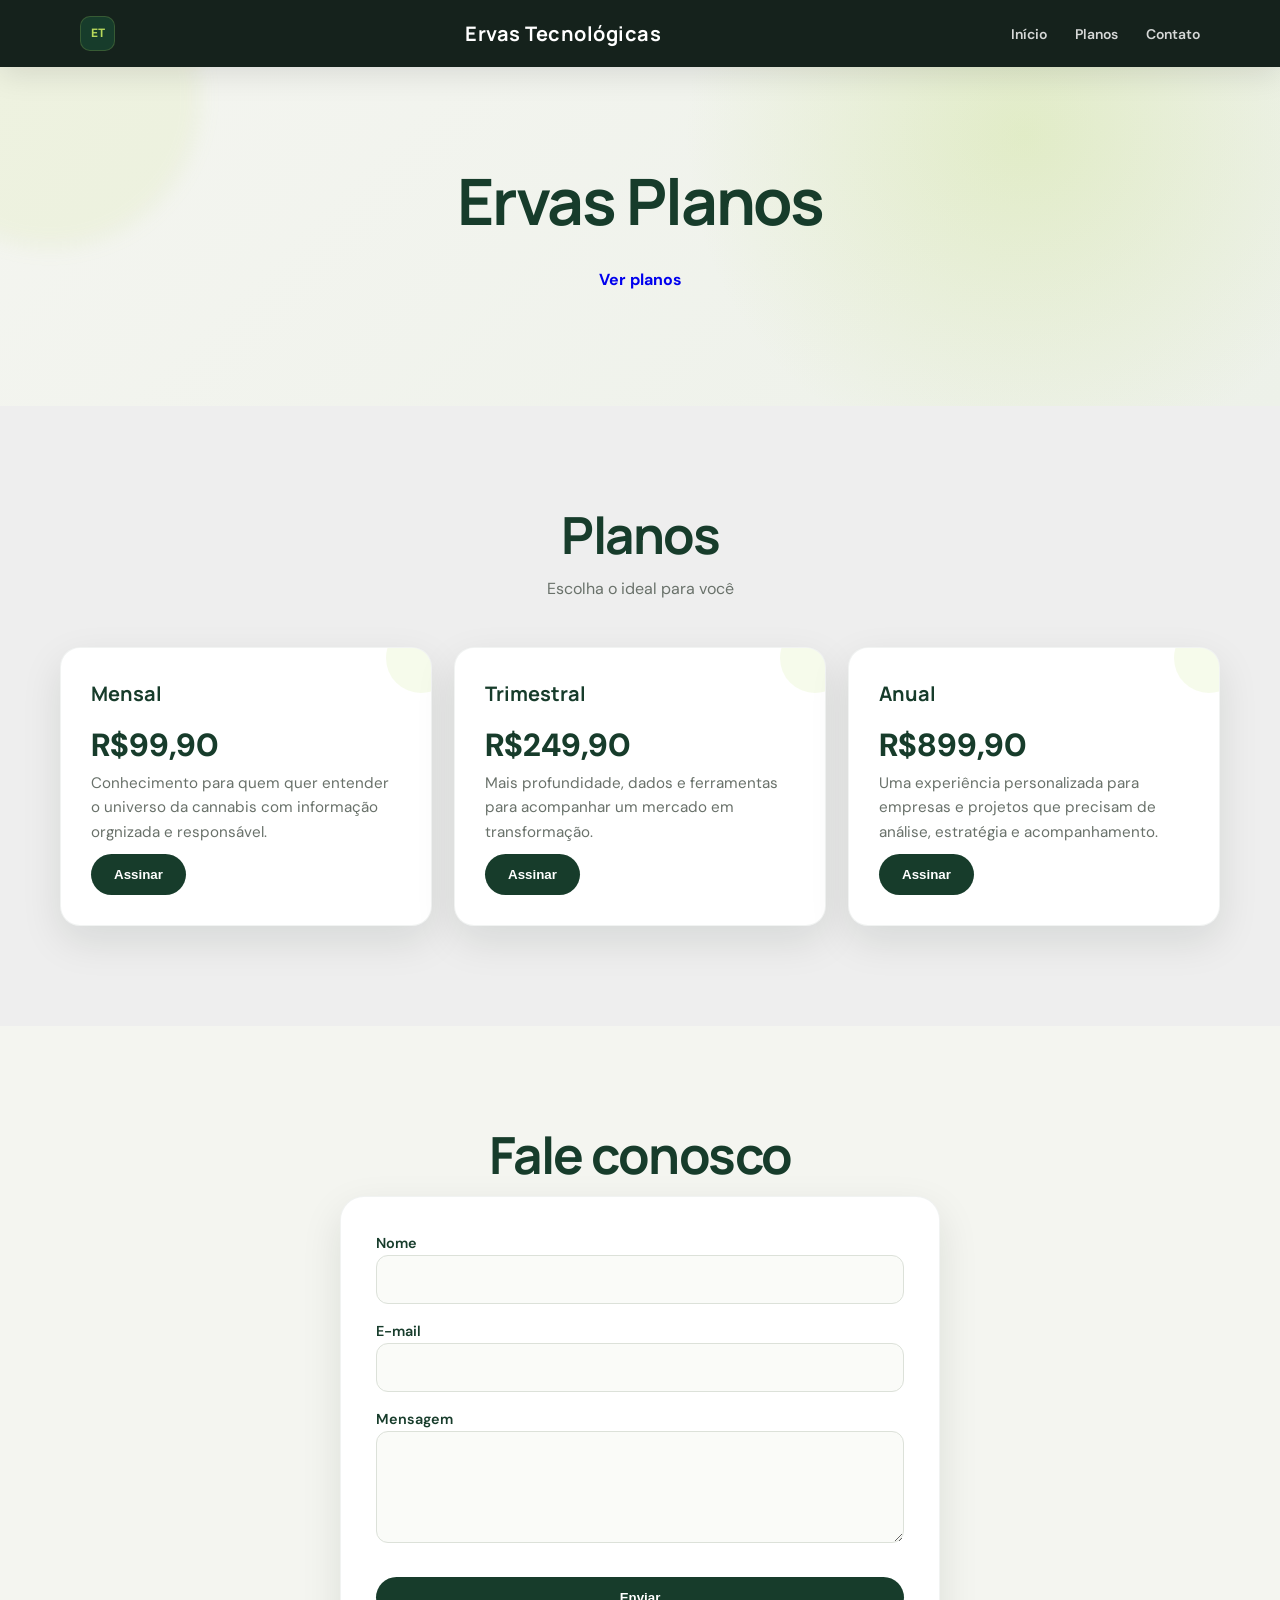
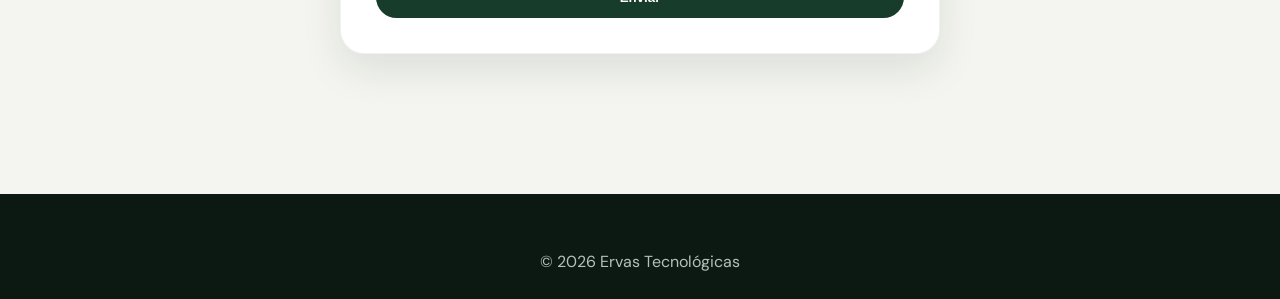
==== produtos.html @ b2b68646 "ET" ====
<!doctype html>
<!-- Academia Iron Power — Landing com planos/preços -->
<html lang="pt-BR">
  <head>
    <meta charset="UTF-8" />
    <meta name="viewport" content="width=device-width, initial-scale=1.0" />
    <title>Ervas Tecnológicas</title>
    <meta
      name="description"
      content="Site da academia com planos, horários e modalidades."
    />
    <link rel="stylesheet" href="./css/produtos2.css" />
  </head>
  <body>
    <header class="site-header">
      <div class="nav">
        
        <span class="brand-mark">ET</span>
        <div class="logo"><strong>Ervas Tecnológicas</strong></div>

        <button class="menu-toggle" aria-label="Menu">☰</button>
        <ul id="menu">
          <li><a href="#inicio">Início</a></li>
          <li><a href="#planos">Planos</a></li>
          <li><a href="#contato">Contato</a></li>
        </ul>
      </div>
    </header>

    <section class="hero" id="inicio">
      <h1>Ervas Planos</h1>
      <!-- <p></p> -->
      <a href="#planos" class="btn">Ver planos</a>
    </section>

    <section id="planos" style="background: #eeeeee">
      <div class="container">
        <h2>Planos</h2>
        <p class="subtitle">Escolha o ideal para você</p>
        <div class="grid">
          <article class="card">
            <h3>Mensal</h3>
            <p style="font-size: 2rem; color: var(--primary); font-weight: 800">
              R$99,90
            </p>
            <p>
              Conhecimento para quem quer entender o universo da cannabis com
              informação orgnizada e responsável.
            </p>
            <button class="btn primary" onclick="escolherPlano('Mensal')">
              Assinar
            </button>
          </article>
          <article class="card">
            <h3>Trimestral</h3>
            <p style="font-size: 2rem; color: var(--primary); font-weight: 800">
              R$249,90
            </p>
            <p>
              Mais profundidade, dados e ferramentas para acompanhar um mercado
              em transformação.
            </p>
            <button class="btn primary" onclick="escolherPlano('Trimestral')">
              Assinar
            </button>
          </article>
          <article class="card">
            <h3>Anual</h3>
            <p style="font-size: 2rem; color: var(--primary); font-weight: 800">
              R$899,90
            </p>
            <p>
              Uma experiência personalizada para empresas e projetos que
              precisam de análise, estratégia e acompanhamento.
            </p>
            <button class="btn primary" onclick="escolherPlano('Anual')">
              Assinar
            </button>
          </article>
        </div>
      </div>
    </section>

    <section id="contato">
      <div class="container">
        <h2>Fale conosco</h2>
        <form class="contact" id="formContato" novalidate>
          <div><label for="nome">Nome</label><input id="nome" required /></div>
          <div>
            <label for="email">E-mail</label
            ><input id="email" type="email" required />
          </div>
          <div>
            <label for="mensagem">Mensagem</label
            ><textarea id="mensagem" rows="4" required></textarea>
          </div>
          <button type="submit" class="btn primary">Enviar</button>
          <div class="mensagem-feedback" id="feedback"></div>
        </form>
      </div>
    </section>

    <footer>
      <p>© <span id="ano"></span> Ervas Tecnológicas</p>
    </footer>
    <script src="./js/produtos.js"></script>
  </body>
</html>
---- css/produtos2.css ----
/* =========================================================
   ERVAS TECNOLÓGICAS
   Folha de estilos principal do site.

   Conceitos utilizados:
   - Variáveis CSS
   - Flexbox
   - CSS Grid
   - Responsividade
   - Transições
   - Hover
   - Sombras
   - Bordas arredondadas
   ========================================================= */

/* =========================================================
   FONTES
   Importa as fontes utilizadas no projeto.
   DM Sans -> textos comuns
   Manrope -> títulos e elementos de destaque
   ========================================================= */

@import url("https://fonts.googleapis.com/css2?family=DM+Sans:wght@400;500;600;700&family=Manrope:wght@500;600;700;800&display=swap");

/* =========================================================
   VARIÁVEIS GLOBAIS
   Aqui ficam as principais cores e medidas do site.

   A vantagem de usar variáveis é poder alterar toda a
   identidade visual modificando poucos valores.
   ========================================================= */

:root {
  /* Verde escuro principal da marca */
  --primary: #173c2b;
  --primary-light: #354b37;

  /* Verde-lima utilizado para detalhes e destaques */
  --accent: #b7d85b;

  /* Cor de fundo geral */
  --bg: #f4f5f0;

  /* Cor principal dos textos */
  --text: #101611;

  /* Cor utilizada para textos secundários */
  --muted: #69716a;

  /* Fundo dos cards */
  --card: #ffffff;

  /* Fundo escuro utilizado em algumas seções */
  --dark: #0c1913;

  /* Verde escuro secundário */
  --dark-green: #12261b;

  /* Arredondamento padrão */
  --radius: 20px;

  /* Sombra padrão */
  --shadow: 0 15px 40px rgba(11, 27, 18, 0.1);

  /* Largura máxima do conteúdo */
  --container: 1160px;

  /* Cor principal utilizada em alguns elementos */
  --ink: #101611;
}

/* =========================================================
   RESET
   Remove espaçamentos padrões do navegador.

   box-sizing: border-box faz com que padding e border
   sejam incluídos no tamanho total dos elementos.
   ========================================================= */

* {
  box-sizing: border-box;
  margin: 0;
  padding: 0;
}

/* Rolagem suave quando utilizamos links como #contatos */
html {
  scroll-behavior: smooth;
}

/* =========================================================
   BODY
   Define a aparência geral da página.
   ========================================================= */

body {
  font-family: "DM Sans", sans-serif;
  background: var(--bg);
  color: var(--ink);
  line-height: 1.6;
}

/* Impede que imagens ultrapassem o tamanho do elemento pai
img {
  max-width: 100%;
  display: block;
} */

/* =========================================================
   CONTAINER
   Mantém o conteúdo centralizado e evita que fique
   excessivamente largo em monitores grandes.
   ========================================================= */

.container {
  width: min(100% - 40px, var(--container));
  margin: 0 auto;
}

/* =========================================================
   HEADER / MENU
   ========================================================= */

header.site-header {
  /* Fundo verde escuro */
  background: rgba(12, 25, 19, 0.96);

  /* Texto branco */
  color: #ffffff;

  /* Mantém o menu no topo durante a rolagem */
  position: sticky;
  top: 0;

  /* Mantém o menu acima dos outros elementos */
  z-index: 50;

  /* Efeito de sombra */
  box-shadow: 0 8px 30px rgba(0, 0, 0, 0.1);

  /* Efeito de vidro */
  backdrop-filter: blur(14px);
}

/* Área interna do menu */
.nav {
  max-width: var(--container);
  margin: 0 auto;

  display: flex;
  align-items: center;
  justify-content: space-between;

  padding: 16px 20px;
}












/* =========================================================
   LOGO / MARCA
   ========================================================= */

/* =========================================================
   FAZER O QUE PEDE NO README2
   ========================================================= */

/* ========================================================= */

.brand {
  display: flex;
  align-items: center;
  gap: 6px; /* distância entre ET e o nome */
  font-family: "Manrope", sans-serif;
  font-weight: 600;
  color: #ffffff;
  text-decoration: none;
}

/* Parte em negrito da marca */
.brand strong {
  font-weight: 800;
}

/* Quadrado com "ET" */
.brand-mark {
  width: 35px;
  height: 35px;
  display: grid;
  place-items: center;
  border-radius: 10px;
  background: var(--primary);
  color: var(--accent);
  font-size: 12px;
  font-weight: 800;
  letter-spacing: -0.5px;
  border: 1px solid rgba(183, 216, 91, 0.2);
}

/* Nome da empresa */
.nav .logo {
  font-family: "Manrope", sans-serif;
  font-weight: 800;
  font-size: 1.25rem;
  letter-spacing: 0.5px;
  margin-left: 0;
}

/* ========================================================= */












/* =========================================================
   LINKS DO MENU
   ========================================================= */

.nav ul {
  display: flex;
  align-items: center;

  gap: 28px;

  list-style: none;
}

/* Links */
.nav a {
  color: #ffffff;

  text-decoration: none;

  opacity: 0.82;

  font-size: 14px;
  font-weight: 600;

  transition:
    color 0.25s ease,
    opacity 0.25s ease,
    transform 0.25s ease;
}

/* Efeito quando o mouse passa pelo link */
.nav a:hover {
  opacity: 1;
  color: var(--accent);
  border: 1px solid var(--primary-light);
  border-radius: 999px;
  padding: 5px 8px;
  text-decoration: none;
  font-weight: 600;
  transition: all 0.7s ease;
}

/* =========================================================
   BOTÃO DE CONTATO DO MENU
   ========================================================= */

.btn-contato {
  background: var(--accent);

  color: var(--primary) !important;

  padding: 10px 18px;

  border-radius: 999px;

  font-weight: 800 !important;

  opacity: 1 !important;

  transition:
    transform 0.25s ease,
    box-shadow 0.25s ease;
}

/* Animação do botão */
.btn-contato:hover {
  transform: translateY(-2px);

  box-shadow: 0 8px 20px rgba(183, 216, 91, 0.25);
}

/* =========================================================
   BOTÃO HAMBÚRGUER
   Aparece somente em telas pequenas.
   ========================================================= */

.menu-toggle {
  display: none;

  background: transparent;

  border: 0;

  color: #ffffff;

  font-size: 1.6rem;

  cursor: pointer;
}

/* =========================================================
   HERO
   Primeira grande seção do site.
   ========================================================= */

.hero {
  position: relative;

  overflow: hidden;

  background:
    radial-gradient(
      circle at 80% 20%,
      rgba(183, 216, 91, 0.25),
      transparent 32%
    ),
    linear-gradient(135deg, #f4f5f0 0%, #edf1e9 100%);

  color: var(--ink);

  padding: 100px 20px;

  text-align: center;
}

/* Pequeno detalhe decorativo do Hero */
.hero::before {
  content: "";

  position: absolute;

  width: 300px;
  height: 300px;

  border-radius: 50%;

  background: rgba(183, 216, 91, 0.1);

  top: -120px;
  left: -100px;

  filter: blur(10px);
}

/* Título principal */
.hero h1 {
  position: relative;

  font-family: "Manrope", sans-serif;

  font-size: clamp(2.3rem, 5vw, 4.5rem);

  line-height: 1.05;

  letter-spacing: -2px;

  max-width: 800px;

  margin: 0 auto 20px;

  color: var(--primary);
}

/* Texto do Hero */
.hero p {
  position: relative;

  font-size: 1.1rem;

  max-width: 680px;

  margin: 0 auto 30px;

  color: var(--muted);
}

/* =========================================================
   BOTÕES
   ========================================================= */

.btn {
  display: inline-flex;

  align-items: center;
  justify-content: center;

  gap: 8px;

  padding: 13px 23px;

  border-radius: 999px;

  text-decoration: none;

  font-weight: 700;

  border: 0;

  cursor: pointer;

  transition:
    transform 0.25s ease,
    box-shadow 0.25s ease,
    background 0.25s ease;
}

/* Efeito padrão */
.btn:hover {
  transform: translateY(-3px);

  box-shadow: var(--shadow);
}

/* Botão principal */
.btn.primary {
  background: var(--primary);

  color: #ffffff;

  margin-top: 10px;
}

/* Efeito do botão principal */
.btn.primary:hover {
  background: #24573d;

  box-shadow: 0 12px 30px rgba(23, 60, 43, 0.2);
}

/* =========================================================
   SEÇÕES
   ========================================================= */

section {
  padding: 100px 0;
}

/* Títulos das seções */
section h2 {
  text-align: center;

  font-family: "Manrope", sans-serif;

  font-size: clamp(2rem, 4vw, 3.2rem);

  line-height: 1.1;

  letter-spacing: -1.5px;

  margin-bottom: 14px;

  color: var(--primary);
}

/* Subtítulos */
section .subtitle {
  text-align: center;

  color: var(--muted);

  max-width: 650px;

  margin: 0 auto 45px;
}

/* =========================================================
   GRID DE CARDS
   ========================================================= */

.grid {
  display: grid;

  grid-template-columns: repeat(auto-fit, minmax(240px, 1fr));

  gap: 22px;
}

/* Card individual */
.card {
  position: relative;

  background: var(--card);

  border-radius: var(--radius);

  padding: 30px;

  box-shadow: var(--shadow);

  border: 1px solid rgba(23, 60, 43, 0.06);

  overflow: hidden;

  transition:
    transform 0.3s ease,
    box-shadow 0.3s ease,
    border-color 0.3s ease;
}

/* Pequeno detalhe verde no card */
.card::before {
  content: "";

  position: absolute;

  width: 70px;
  height: 70px;

  border-radius: 50%;

  background: rgba(183, 216, 91, 0.12);

  right: -25px;
  top: -25px;
}

/* Movimento do card */
.card:hover {
  transform: translateY(-8px);

  box-shadow: 0 22px 50px rgba(11, 27, 18, 0.13);

  border-color: rgba(183, 216, 91, 0.45);
}

/* Ícone */
.card .icon {
  position: relative;

  font-size: 2.2rem;

  margin-bottom: 15px;

  color: var(--primary);
}

/* Título do card */
.card h3 {
  font-family: "Manrope", sans-serif;

  color: var(--primary);

  margin-bottom: 10px;

  font-size: 1.25rem;
}

/* Texto do card */
.card p {
  color: var(--muted);

  font-size: 0.95rem;
}

/* =========================================================
   FORMULÁRIO DE CONTATO
   ========================================================= */

form.contact {
  max-width: 600px;

  margin: 0 auto;

  background: #ffffff;

  padding: 35px;

  border-radius: 24px;

  box-shadow: var(--shadow);

  border: 1px solid rgba(23, 60, 43, 0.06);

  display: grid;

  gap: 16px;
}

/* Labels */
form.contact label {
  font-weight: 600;

  font-size: 0.9rem;

  color: var(--primary);

  display: grid;

  gap: 7px;
}

/* Campos */
form.contact input,
form.contact select,
form.contact textarea {
  width: 100%;

  padding: 13px 15px;

  border: 1px solid #dce1d9;

  border-radius: 12px;

  background: #fafbf8;

  color: var(--ink);

  font-family: inherit;

  font-size: 1rem;

  transition:
    border-color 0.25s ease,
    box-shadow 0.25s ease,
    background 0.25s ease;
}

/* Campo selecionado */
form.contact input:focus,
form.contact textarea:focus,
form.contact select:focus {
  outline: none;

  border-color: var(--accent);

  background: #ffffff;

  box-shadow: 0 0 0 4px rgba(183, 216, 91, 0.16);
}

/* =========================================================
   MENSAGEM DO FORMULÁRIO
   ========================================================= */

.mensagem-feedback {
  margin-top: 14px;

  padding: 13px;

  border-radius: 12px;

  background: #ecf7df;

  color: #31551d;

  text-align: center;

  display: none;

  font-size: 0.9rem;
}

/* Mensagem de erro */
.mensagem-feedback.erro {
  background: #fef2f2;

  color: #991b1b;
}

/* =========================================================
   FOOTER
   ========================================================= */

footer {
  background: var(--dark);

  color: #b4c0b8;

  padding: 55px 20px 25px;

  margin-top: 40px;
  text-align: center;
}

/* Links do rodapé */
/* footer a {
  color: var(--accent);

  text-decoration: none;

  transition: opacity 0.2s ease;
} */

/* footer a:hover {
  opacity: 0.75;
} */

/* =========================================================
   RESPONSIVIDADE
   Tablet
   ========================================================= */

@media (max-width: 900px) {
  .nav ul {
    gap: 18px;
  }

  section {
    padding: 80px 0;
  }
}

/* =========================================================
   RESPONSIVIDADE
   Celular
   ========================================================= */

@media (max-width: 720px) {
  /* Esconde os links inicialmente */
  .nav ul {
    display: none;

    position: absolute;

    top: 68px;

    left: 14px;
    right: 14px;

    flex-direction: column;

    background: var(--dark);

    padding: 18px;

    gap: 8px;

    border-radius: 18px;

    box-shadow: 0 15px 40px rgba(0, 0, 0, 0.2);
  }

  /* Classe adicionada pelo JavaScript para abrir o menu */
  .nav ul.open {
    display: flex;
  }

  /* Links ocupam toda a largura */
  .nav ul li {
    width: 100%;
  }

  .nav ul a {
    display: block;

    padding: 11px 12px;

    border-radius: 10px;
  }

  .nav ul a:hover {
    background: rgba(183, 216, 91, 0.08);
  }

  /* Mostra o botão hambúrguer */
  .menu-toggle {
    display: block;
  }

  /* Reduz o tamanho do Hero */
  .hero {
    padding: 75px 20px;
  }

  .hero h1 {
    font-size: 2.6rem;
  }

  .hero p {
    font-size: 1rem;
  }

  /* Formulário ocupa quase toda a tela */
  form.contact {
    padding: 25px 20px;
  }

  /* Reduz espaçamento das seções */
  section {
    padding: 70px 0;
  }

  /* Cards ficam em uma coluna */
  .grid {
    grid-template-columns: 1fr;
  }
}
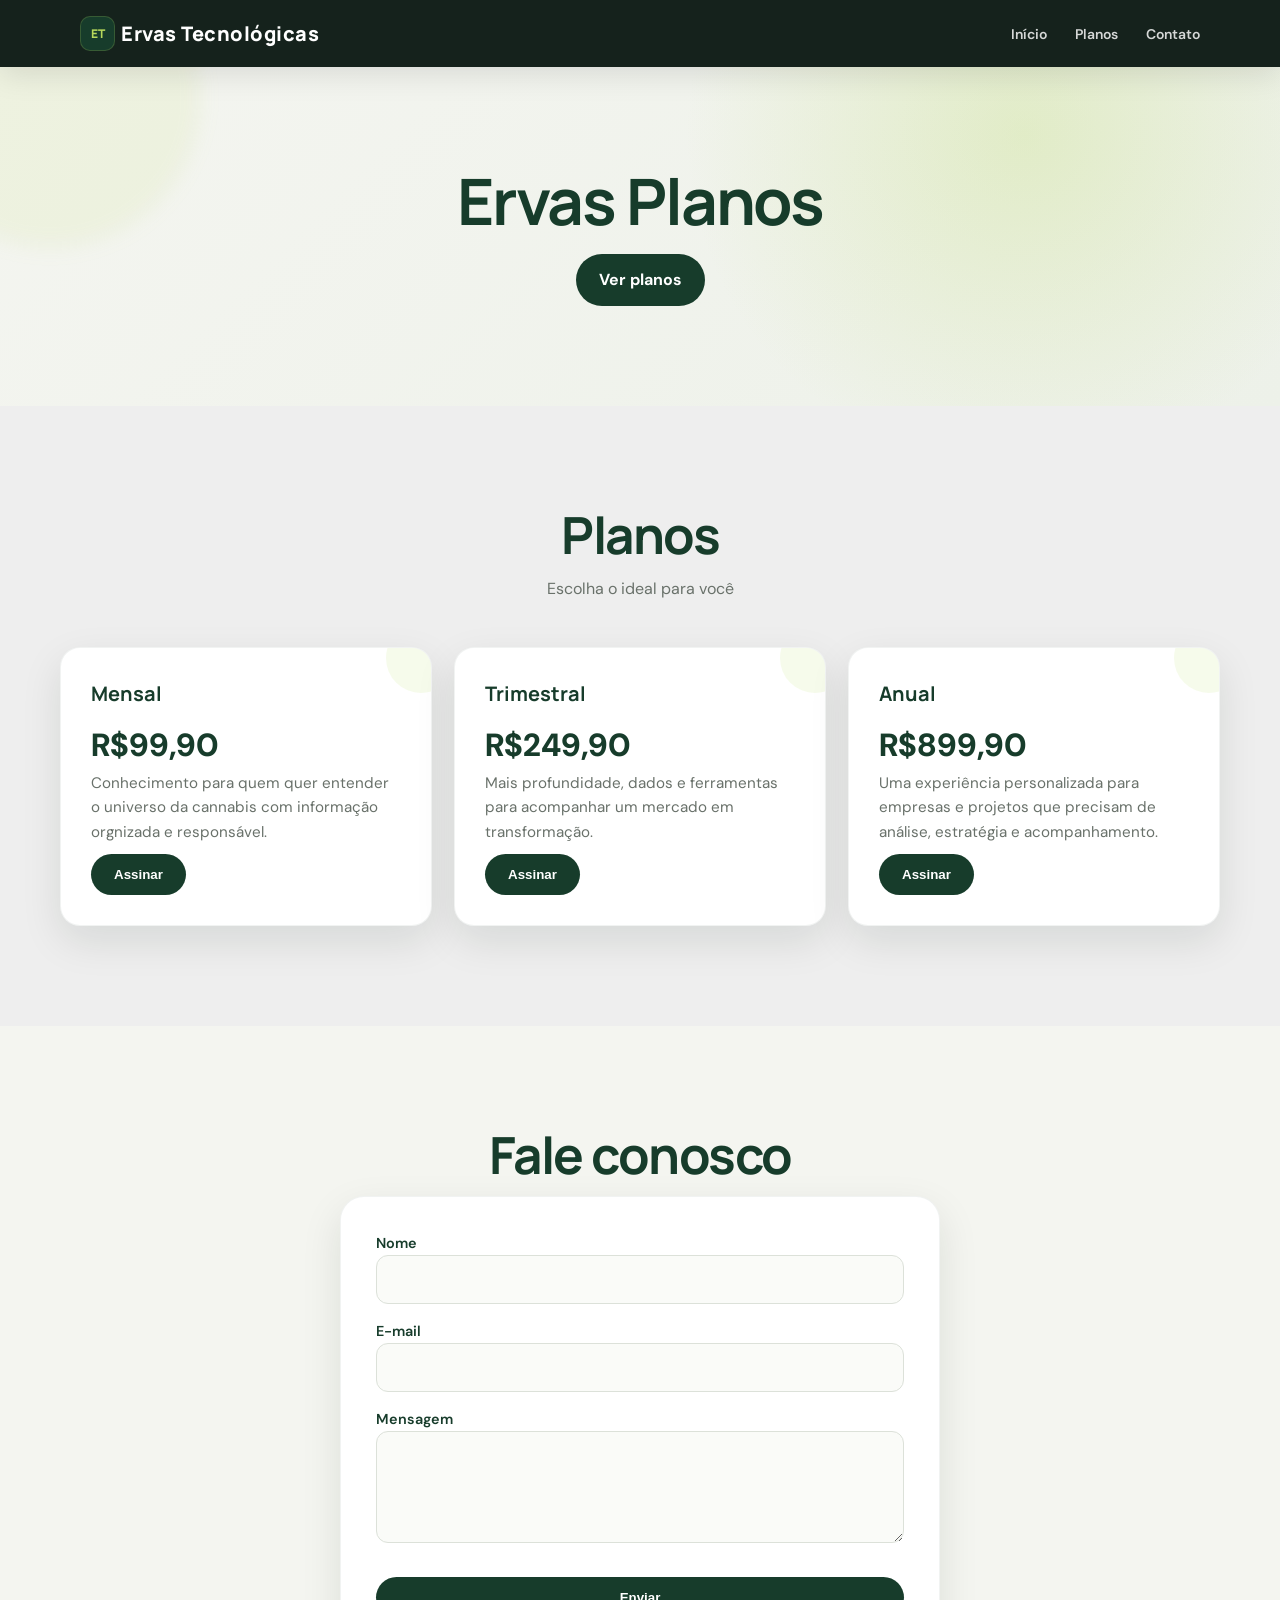
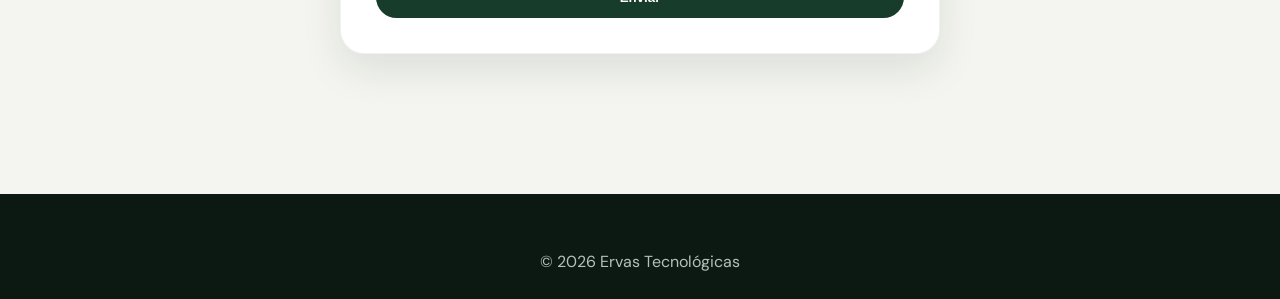
==== commit 0f822aae: "ET" ====
--- a/produtos.html
+++ b/produtos.html
@@ -1,108 +1,109 @@
 <!doctype html>
 <!-- Academia Iron Power — Landing com planos/preços -->
 <html lang="pt-BR">
-  <head>
-    <meta charset="UTF-8" />
-    <meta name="viewport" content="width=device-width, initial-scale=1.0" />
-    <title>Ervas Tecnológicas</title>
-    <meta
-      name="description"
-      content="Site da academia com planos, horários e modalidades."
-    />
-    <link rel="stylesheet" href="./css/produtos2.css" />
-  </head>
-  <body>
-    <header class="site-header">
-      <div class="nav">
-        
+
+<head>
+  <meta charset="UTF-8" />
+  <meta name="viewport" content="width=device-width, initial-scale=1.0" />
+  <title>Ervas Tecnológicas</title>
+  <link rel="icon" href="./img/favicon.png" type="image/x-icon" />
+  <meta name="description" content="Site da academia com planos, horários e modalidades." />
+  <link rel="stylesheet" href="./css/produtos2.css" />
+</head>
+
+<body>
+  <header class="site-header">
+    <div class="nav">
+
+      <div class="brand">
         <span class="brand-mark">ET</span>
-        <div class="logo"><strong>Ervas Tecnológicas</strong></div>
+        <span class="logo"><strong>Ervas Tecnológicas</strong></span>
+      </div>
 
-        <button class="menu-toggle" aria-label="Menu">☰</button>
-        <ul id="menu">
-          <li><a href="#inicio">Início</a></li>
-          <li><a href="#planos">Planos</a></li>
-          <li><a href="#contato">Contato</a></li>
-        </ul>
+      <button class="menu-toggle" aria-label="Menu">☰</button>
+      <ul id="menu">
+        <li><a href="#inicio">Início</a></li>
+        <li><a href="#planos">Planos</a></li>
+        <li><a href="#contato">Contato</a></li>
+      </ul>
+    </div>
+  </header>
+
+  <section class="hero" id="inicio">
+    <h1>Ervas Planos</h1>
+    <!-- <p></p> -->
+    <a href="#planos" class="btn hero-cta">Ver planos</a>
+  </section>
+
+  <section id="planos" style="background: #eeeeee">
+    <div class="container">
+      <h2>Planos</h2>
+      <p class="subtitle">Escolha o ideal para você</p>
+      <div class="grid">
+        <article class="card">
+          <h3>Mensal</h3>
+          <p style="font-size: 2rem; color: var(--primary); font-weight: 800">
+            R$99,90
+          </p>
+          <p>
+            Conhecimento para quem quer entender o universo da cannabis com
+            informação orgnizada e responsável.
+          </p>
+          <button class="btn primary" onclick="escolherPlano('Mensal')">
+            Assinar
+          </button>
+        </article>
+        <article class="card">
+          <h3>Trimestral</h3>
+          <p style="font-size: 2rem; color: var(--primary); font-weight: 800">
+            R$249,90
+          </p>
+          <p>
+            Mais profundidade, dados e ferramentas para acompanhar um mercado
+            em transformação.
+          </p>
+          <button class="btn primary" onclick="escolherPlano('Trimestral')">
+            Assinar
+          </button>
+        </article>
+        <article class="card">
+          <h3>Anual</h3>
+          <p style="font-size: 2rem; color: var(--primary); font-weight: 800">
+            R$899,90
+          </p>
+          <p>
+            Uma experiência personalizada para empresas e projetos que
+            precisam de análise, estratégia e acompanhamento.
+          </p>
+          <button class="btn primary" onclick="escolherPlano('Anual')">
+            Assinar
+          </button>
+        </article>
       </div>
-    </header>
+    </div>
+  </section>
 
-    <section class="hero" id="inicio">
-      <h1>Ervas Planos</h1>
-      <!-- <p></p> -->
-      <a href="#planos" class="btn">Ver planos</a>
-    </section>
+  <section id="contato">
+    <div class="container">
+      <h2>Fale conosco</h2>
+      <form class="contact" id="formContato" novalidate>
+        <div><label for="nome">Nome</label><input id="nome" required /></div>
+        <div>
+          <label for="email">E-mail</label><input id="email" type="email" required />
+        </div>
+        <div>
+          <label for="mensagem">Mensagem</label><textarea id="mensagem" rows="4" required></textarea>
+        </div>
+        <button type="submit" class="btn primary">Enviar</button>
+        <div class="mensagem-feedback" id="feedback"></div>
+      </form>
+    </div>
+  </section>
 
-    <section id="planos" style="background: #eeeeee">
-      <div class="container">
-        <h2>Planos</h2>
-        <p class="subtitle">Escolha o ideal para você</p>
-        <div class="grid">
-          <article class="card">
-            <h3>Mensal</h3>
-            <p style="font-size: 2rem; color: var(--primary); font-weight: 800">
-              R$99,90
-            </p>
-            <p>
-              Conhecimento para quem quer entender o universo da cannabis com
-              informação orgnizada e responsável.
-            </p>
-            <button class="btn primary" onclick="escolherPlano('Mensal')">
-              Assinar
-            </button>
-          </article>
-          <article class="card">
-            <h3>Trimestral</h3>
-            <p style="font-size: 2rem; color: var(--primary); font-weight: 800">
-              R$249,90
-            </p>
-            <p>
-              Mais profundidade, dados e ferramentas para acompanhar um mercado
-              em transformação.
-            </p>
-            <button class="btn primary" onclick="escolherPlano('Trimestral')">
-              Assinar
-            </button>
-          </article>
-          <article class="card">
-            <h3>Anual</h3>
-            <p style="font-size: 2rem; color: var(--primary); font-weight: 800">
-              R$899,90
-            </p>
-            <p>
-              Uma experiência personalizada para empresas e projetos que
-              precisam de análise, estratégia e acompanhamento.
-            </p>
-            <button class="btn primary" onclick="escolherPlano('Anual')">
-              Assinar
-            </button>
-          </article>
-        </div>
-      </div>
-    </section>
+  <footer>
+    <p>© <span id="ano"></span> Ervas Tecnológicas</p>
+  </footer>
+  <script src="./js/produtos.js"></script>
+</body>
 
-    <section id="contato">
-      <div class="container">
-        <h2>Fale conosco</h2>
-        <form class="contact" id="formContato" novalidate>
-          <div><label for="nome">Nome</label><input id="nome" required /></div>
-          <div>
-            <label for="email">E-mail</label
-            ><input id="email" type="email" required />
-          </div>
-          <div>
-            <label for="mensagem">Mensagem</label
-            ><textarea id="mensagem" rows="4" required></textarea>
-          </div>
-          <button type="submit" class="btn primary">Enviar</button>
-          <div class="mensagem-feedback" id="feedback"></div>
-        </form>
-      </div>
-    </section>
-
-    <footer>
-      <p>© <span id="ano"></span> Ervas Tecnológicas</p>
-    </footer>
-    <script src="./js/produtos.js"></script>
-  </body>
-</html>
+</html>
--- a/css/produtos2.css
+++ b/css/produtos2.css
@@ -154,31 +154,15 @@
   padding: 16px 20px;
 }
 
-
-
-
-
-
-
-
-
-
-
-
 /* =========================================================
    LOGO / MARCA
    ========================================================= */
-
-/* =========================================================
-   FAZER O QUE PEDE NO README2
-   ========================================================= */
-
-/* ========================================================= */
 
 .brand {
   display: flex;
   align-items: center;
-  gap: 6px; /* distância entre ET e o nome */
+  gap: 6px;
+  /* distância entre ET e o nome */
   font-family: "Manrope", sans-serif;
   font-weight: 600;
   color: #ffffff;
@@ -214,19 +198,6 @@
   margin-left: 0;
 }
 
-/* ========================================================= */
-
-
-
-
-
-
-
-
-
-
-
-
 /* =========================================================
    LINKS DO MENU
    ========================================================= */
@@ -273,6 +244,17 @@
    BOTÃO DE CONTATO DO MENU
    ========================================================= */
 
+.btn.hero-cta {
+  background: var(--primary);
+  /* ou qualquer cor escura, ex: #0c1913 */
+  color: #ffffff;
+}
+
+.btn.hero-cta:hover {
+  background: var(--primary-light);
+  /* um pouco mais escuro ainda no hover */
+}
+
 .btn-contato {
   background: var(--accent);
 
@@ -328,11 +310,9 @@
   overflow: hidden;
 
   background:
-    radial-gradient(
-      circle at 80% 20%,
+    radial-gradient(circle at 80% 20%,
       rgba(183, 216, 91, 0.25),
-      transparent 32%
-    ),
+      transparent 32%),
     linear-gradient(135deg, #f4f5f0 0%, #edf1e9 100%);
 
   color: var(--ink);
@@ -416,6 +396,8 @@
   border: 0;
 
   cursor: pointer;
+
+  color: #0c1913;
 
   transition:
     transform 0.25s ease,
@@ -691,6 +673,7 @@
   text-align: center;
 }
 
+
 /* Links do rodapé */
 /* footer a {
   color: var(--accent);
@@ -725,6 +708,7 @@
    ========================================================= */
 
 @media (max-width: 720px) {
+
   /* Esconde os links inicialmente */
   .nav ul {
     display: none;
@@ -803,4 +787,4 @@
   .grid {
     grid-template-columns: 1fr;
   }
-}
+}
